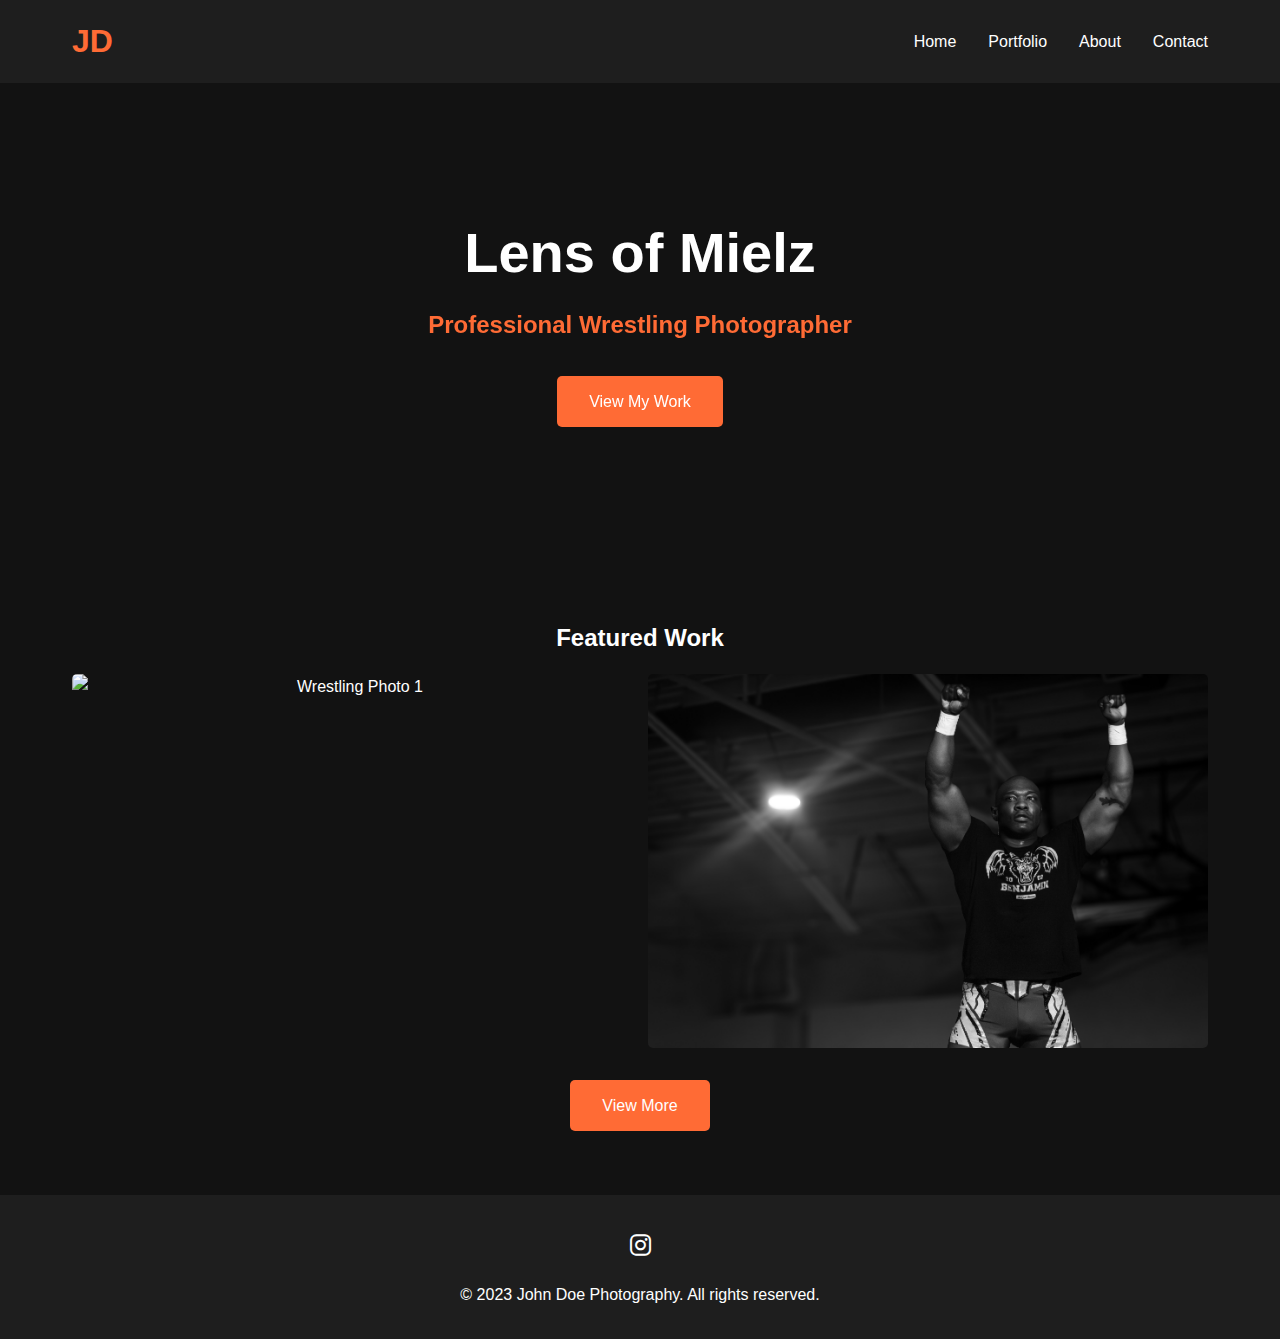
==== index.html @ 971632ca "Changed Lens" ====
<!DOCTYPE html>
<html lang="en">
<head>
    <meta charset="UTF-8">
    <meta name="viewport" content="width=device-width, initial-scale=1.0">
    <title>Lens of Miel Photography</title>
    <link rel="stylesheet" href="styles.css">
    <link rel="stylesheet" href="https://cdnjs.cloudflare.com/ajax/libs/font-awesome/6.1.1/css/all.min.css">
</head>
<body>
    <header>
        <nav>
            <div class="logo">JD</div>
            <ul>
                <li><a href="index.html">Home</a></li>
                <li><a href="portfolio.html">Portfolio</a></li>
                <li><a href="about.html">About</a></li>
                <li><a href="contact.html">Contact</a></li>
            </ul>
            <div class="menu-toggle">☰</div>
        </nav>
    </header>

    <main>
        <section id="home">
            <h1 class="blur-fade-in">Lens of Mielz</h1>
            <h2 class="blur-fade-in">Professional Wrestling Photographer</h2>
            <a href="portfolio.html" class="cta-button blur-fade-in">View My Work</a>
        </section>

        <section id="featured">
            <h2>Featured Work</h2>
            <div class="gallery">
                <img src="ASE 4 PHOTOS by Jimiel T/AHandshake.jpg" alt="Wrestling Photo 1" data-src="ASE 4 PHOTOS by Jimiel T/AHandshake.jpg">
                <img src="ASE 4 PHOTOS by Jimiel T/SheltonB.jpg" alt="Wrestling Photo 3" data-src="ASE 4 PHOTOS by Jimiel T/SheltonB.jpg">
            </div>
            <a href="portfolio.html" class="view-more">View More</a>
        </section>
    </main>

    <footer>
        <div class="social-icons">
            <a href="#"><i class="fab fa-instagram"></i></a>
        </div>
        <p>&copy; 2023 John Doe Photography. All rights reserved.</p>
    </footer>
    <script src="script.js"></script>
</body>
</html>
---- styles.css ----
:root {
    --black: #121212;
    --dark-grey: #1E1E1E;
    --light-grey: #333333;
    --orange: #FF6B35;
    --white: #FFFFFF;
}

* {
    margin: 0;
    padding: 0;
    box-sizing: border-box;
}

body {
    font-family: 'Arial', sans-serif;
    background-color: var(--black);
    color: var(--white);
    line-height: 1.6;
}

header {
    background-color: var(--dark-grey);
    padding: 1rem 0;
    position: fixed;
    width: 100%;
    z-index: 1000;
}

nav {
    display: flex;
    justify-content: space-between;
    align-items: center;
    max-width: 1200px;
    margin: 0 auto;
    padding: 0 2rem;
}

.logo {
    font-size: 2rem;
    font-weight: bold;
    color: var(--orange);
}

nav ul {
    display: flex;
    list-style: none;
}

nav ul li {
    margin-left: 2rem;
}

nav ul li a {
    color: var(--white);
    text-decoration: none;
    transition: color 0.3s ease;
}

nav ul li a:hover {
    color: var(--orange);
}

main {
    padding-top: 80px;
}

section {
    padding: 4rem 2rem;
    max-width: 1200px;
    margin: 0 auto;
}

h1, h2 {
    margin-bottom: 1rem;
}

#home {
    text-align: center;
    padding: 8rem 2rem;
}

#home h1 {
    font-size: 3.5rem;
    margin-bottom: 0.5rem;
}

#home h2 {
    font-size: 1.5rem;
    color: var(--orange);
    margin-bottom: 2rem;
}

.cta-button, .view-more {
    display: inline-block;
    background-color: var(--orange);
    color: var(--white);
    padding: 0.8rem 2rem;
    text-decoration: none;
    border-radius: 5px;
    transition: background-color 0.3s ease;
}

.cta-button:hover, .view-more:hover {
    background-color: #FF8C5A;
}

.gallery {
    display: grid;
    grid-template-columns: repeat(auto-fit, minmax(300px, 1fr));
    gap: 1rem;
}

.gallery img {
    width: 100%;
    height: auto;
    object-fit: cover;
    border-radius: 5px;
    transition: opacity 0.5s ease, transform 0.5s ease;
}

.gallery img.hidden {
    opacity: 0;
    transform: translateY(20px);
}

.gallery img.reveal {
    opacity: 1;
    transform: translateY(0);
}

.gallery img:hover {
    transform: scale(1.05);
}

#featured {
    text-align: center;
}

.view-more {
    margin-top: 2rem;
}

.about-content {
    display: flex;
    align-items: center;
    gap: 2rem;
}
#about h1 {
    text-align: center;
}


.profile-pic {
    width: 300px;
    height: 300px;
    object-fit: cover;
    border-radius: 50%;
}

.about-text p {
    margin-bottom: 1rem;
    text-align: center;
}


form {
    display: grid;
    gap: 1rem;
    max-width: 600px;
    margin: 0 auto;
}

input, textarea {
    width: 100%;
    padding: 0.8rem;
    background-color: var(--light-grey);
    border: none;
    border-radius: 5px;
    color: var(--white);
}

button {
    background-color: var(--orange);
    color: var(--white);
    padding: 0.8rem;
    border: none;
    border-radius: 5px;
    cursor: pointer;
    transition: background-color 0.3s ease;
}

button:hover {
    background-color: #FF8C5A;
}

footer {
    background-color: var(--dark-grey);
    text-align: center;
    padding: 2rem;
}

.social-icons {
    margin-bottom: 1rem;
}

.social-icons a {
    color: var(--white);
    font-size: 1.5rem;
    margin: 0 0.5rem;
    transition: color 0.3s ease;
}

.social-icons a:hover {
    color: var(--orange);
}

.menu-toggle {
    display: none;
    font-size: 1.5rem;
    cursor: pointer;
}

#lightbox {
    display: none;
    position: fixed;
    z-index: 1000;
    top: 0;
    left: 0;
    width: 100%;
    height: 100%;
    background-color: rgba(0, 0, 0, 0.8);
    justify-content: center;
    align-items: center;
}

.lightbox-content {
    position: relative;
    max-width: 90%;
    max-height: 90%;
}

.lightbox-content img {
    max-width: 100%;
    max-height: 90vh;
    object-fit: contain;
}

.close-lightbox {
    position: absolute;
    top: -1.5rem;
    right: -1.5rem;
    font-size: 2rem;
    color: var(--white);
    cursor: pointer;
}

/* Responsive design */
@media (max-width: 768px) {
    nav ul {
        display: none;
        flex-direction: column;
        position: absolute;
        top: 100%;
        left: 0;
        right: 0;
        background-color: var(--dark-grey);
        padding: 1rem;
    }

    nav ul.show {
        display: flex;
    }

    nav ul li {
        margin: 0.5rem 0;
    }

    .menu-toggle {
        display: block;
    }

    .about-content {
        flex-direction: column;
        text-align: center;
    }

    .profile-pic {
        margin-bottom: 1rem;
    }
}

/* Lazy loading fade-in effect */
.fade-in {
    opacity: 0;
    transform: translateY(20px);
    transition: opacity 0.5s ease-out, transform 0.5s ease-out;
}

.fade-in.appear {
    opacity: 1;
    transform: translateY(0);
}

.breadcrumbs {
    background-color: var(--dark-grey);
    padding: 0.5rem 2rem;
    font-size: 0.9rem;
}

.breadcrumbs a {
    color: var(--orange);
    text-decoration: none;
}

.breadcrumbs a:hover {
    text-decoration: underline;
}

.breadcrumbs .separator {
    color: var(--light-grey);
    margin: 0 0.5rem;
}

.breadcrumbs .current-page {
    color: var(--white);
}

/* Blur fade-in effect */
.blur-fade-in {
    opacity: 0;
    filter: blur(10px);
    transform: scale(0.9);
    transition: opacity 0.8s ease-out, filter 0.8s ease-out, transform 0.8s ease-out;
}

.blur-fade-in.appear {
    opacity: 1;
    filter: blur(0);
    transform: scale(1);
}
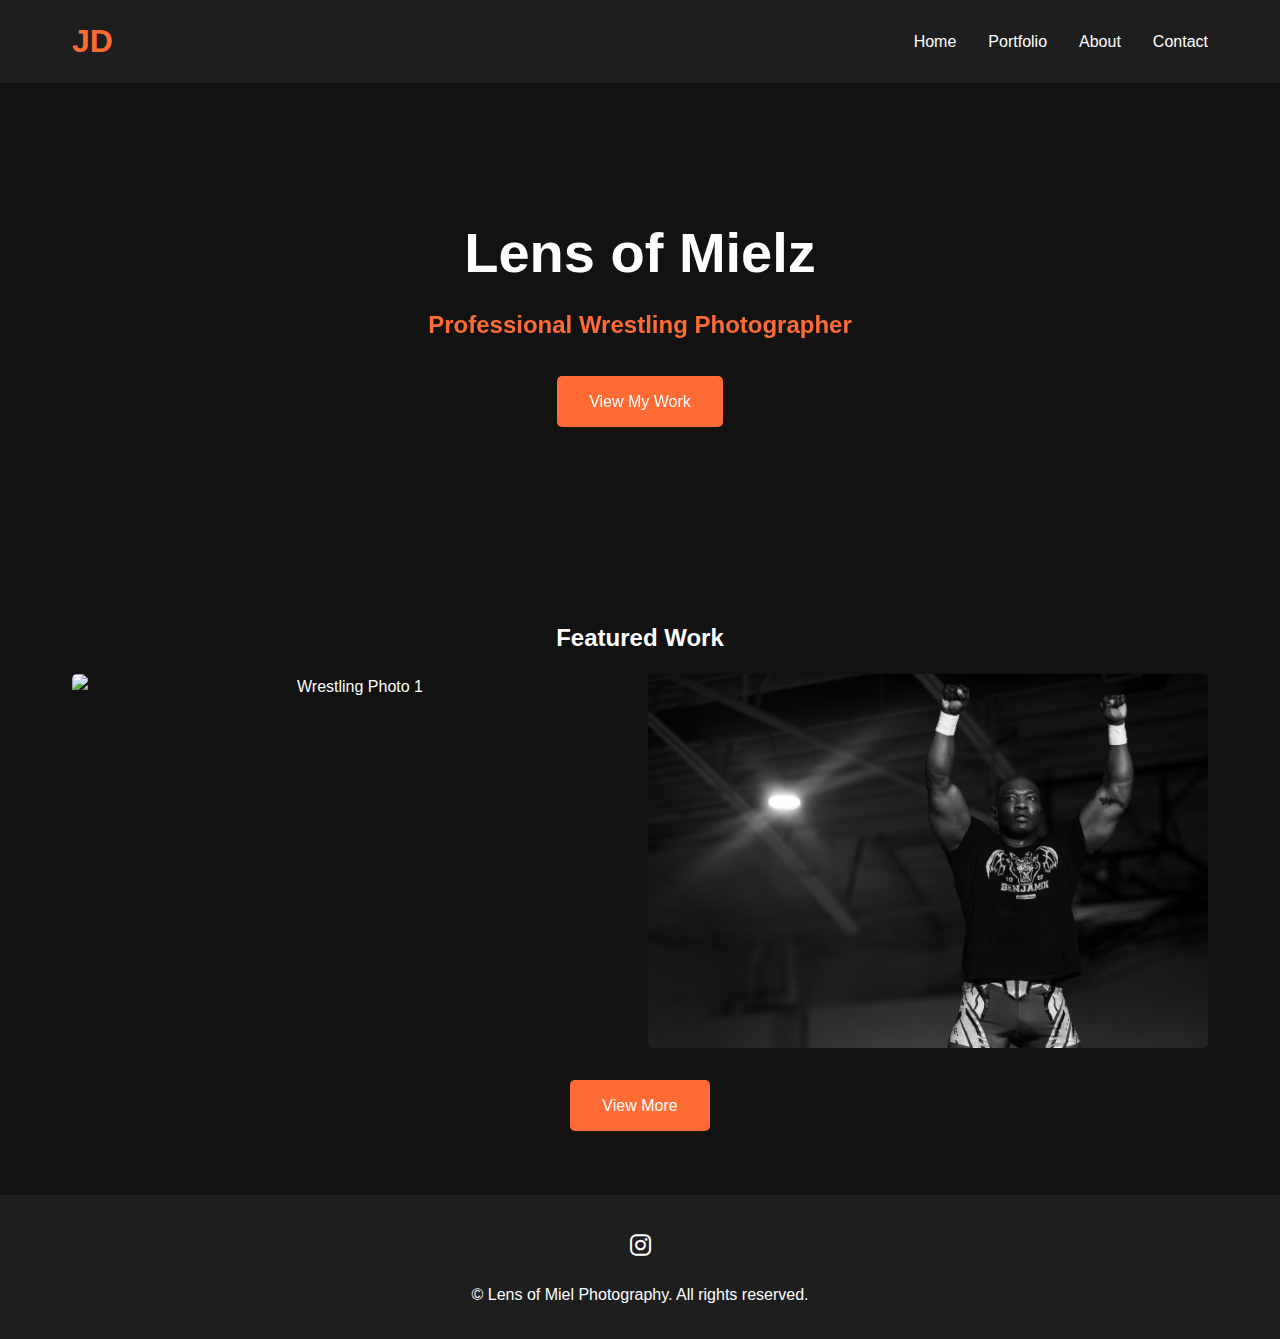
==== commit dda8c1e4: "Lens" ====
--- a/index.html
+++ b/index.html
@@ -42,7 +42,7 @@
         <div class="social-icons">
             <a href="#"><i class="fab fa-instagram"></i></a>
         </div>
-        <p>&copy; 2023 John Doe Photography. All rights reserved.</p>
+        <p>&copy; Lens of Miel Photography. All rights reserved.</p>
     </footer>
     <script src="script.js"></script>
 </body>
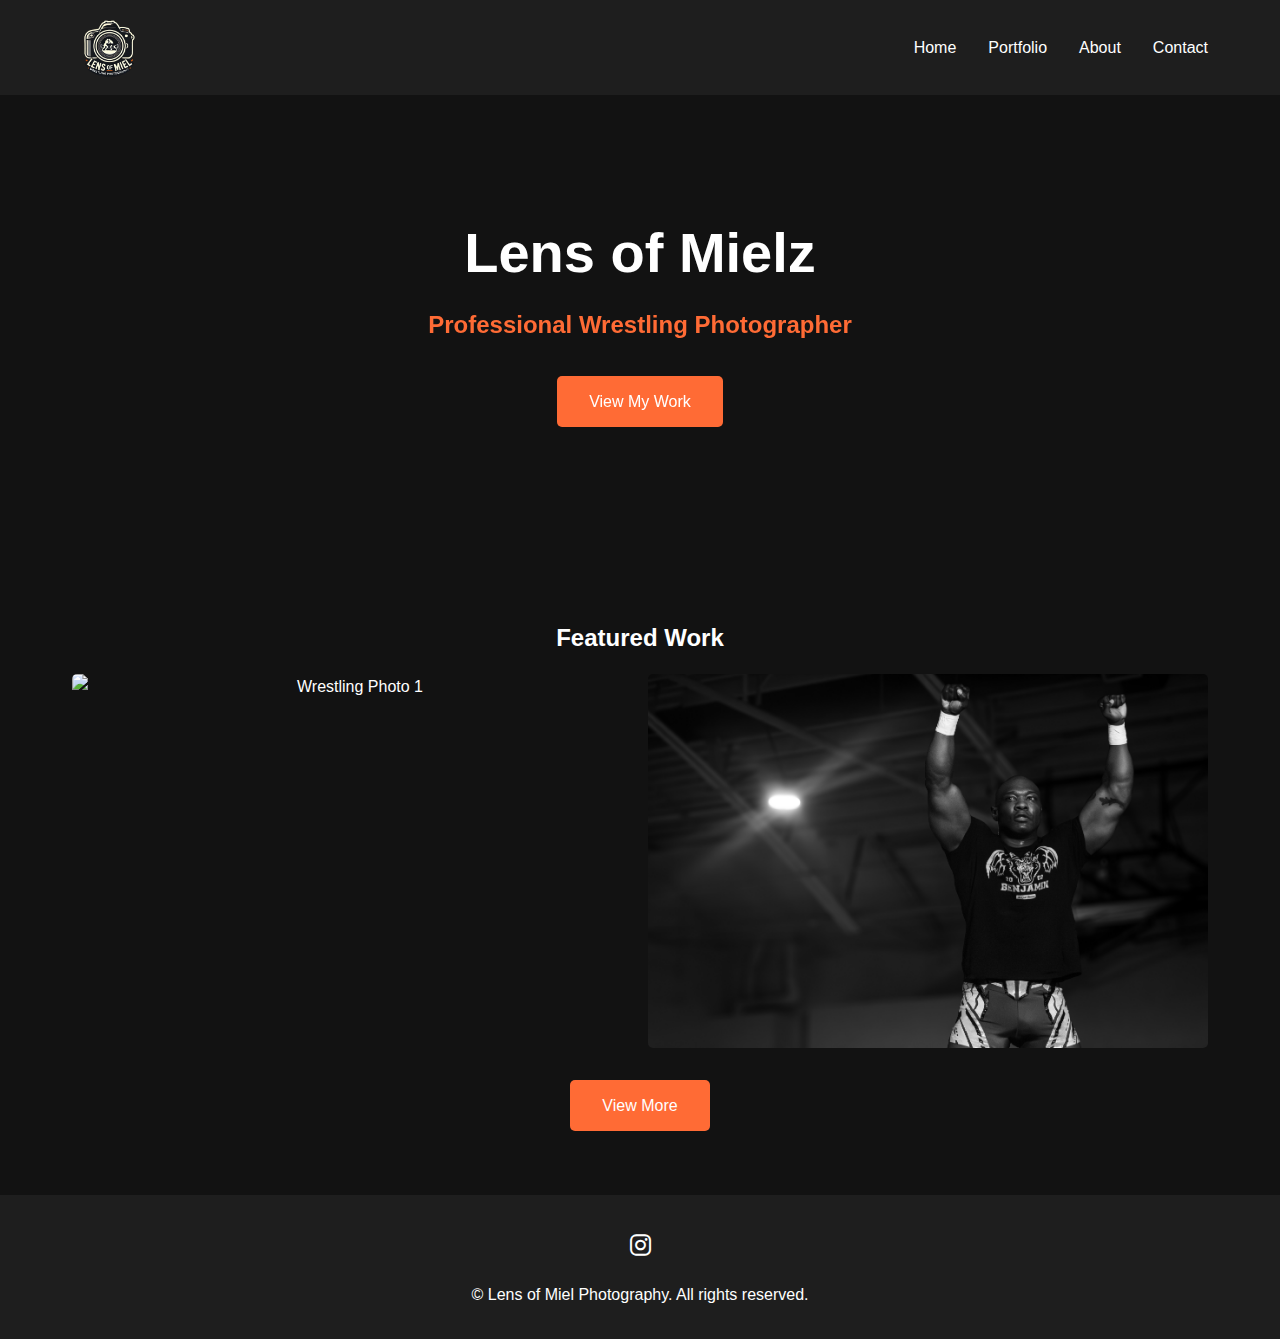
==== commit 4cbfc8cf: "a few tweaks" ====
--- a/index.html
+++ b/index.html
@@ -10,7 +10,9 @@
 <body>
     <header>
         <nav>
-            <div class="logo">JD</div>
+            <div class="logo">
+                <img src="Logos/Lens_of_Miel_Logo-removebg.png" alt="Lens of Miel Logo">
+            </div>
             <ul>
                 <li><a href="index.html">Home</a></li>
                 <li><a href="portfolio.html">Portfolio</a></li>
@@ -40,7 +42,7 @@
 
     <footer>
         <div class="social-icons">
-            <a href="#"><i class="fab fa-instagram"></i></a>
+            <a href="https://www.instagram.com/lensofmiel" target="_blank"><i class="fab fa-instagram"></i></a>
         </div>
         <p>&copy; Lens of Miel Photography. All rights reserved.</p>
     </footer>
--- a/styles.css
+++ b/styles.css
@@ -21,7 +21,8 @@
 
 header {
     background-color: var(--dark-grey);
-    padding: 1rem 0;
+    padding: 10px 20px;
+    height: auto;
     position: fixed;
     width: 100%;
     z-index: 1000;
@@ -29,8 +30,8 @@
 
 nav {
     display: flex;
+    align-items: center;
     justify-content: space-between;
-    align-items: center;
     max-width: 1200px;
     margin: 0 auto;
     padding: 0 2rem;
@@ -43,7 +44,9 @@
 }
 
 nav ul {
+    margin: 0;
     display: flex;
+    align-items: center;
     list-style: none;
 }
 
@@ -145,6 +148,7 @@
     display: flex;
     align-items: center;
     gap: 2rem;
+    padding-top: 3rem;
 }
 #about h1 {
     text-align: center;
@@ -338,4 +342,15 @@
     opacity: 1;
     filter: blur(0);
     transform: scale(1);
+}
+
+.logo img {
+    height: 75px;
+    width: auto;
+    vertical-align: middle;
+}
+
+#portfolio h1 {
+    padding-top: 3rem;
+    text-align: center; 
 }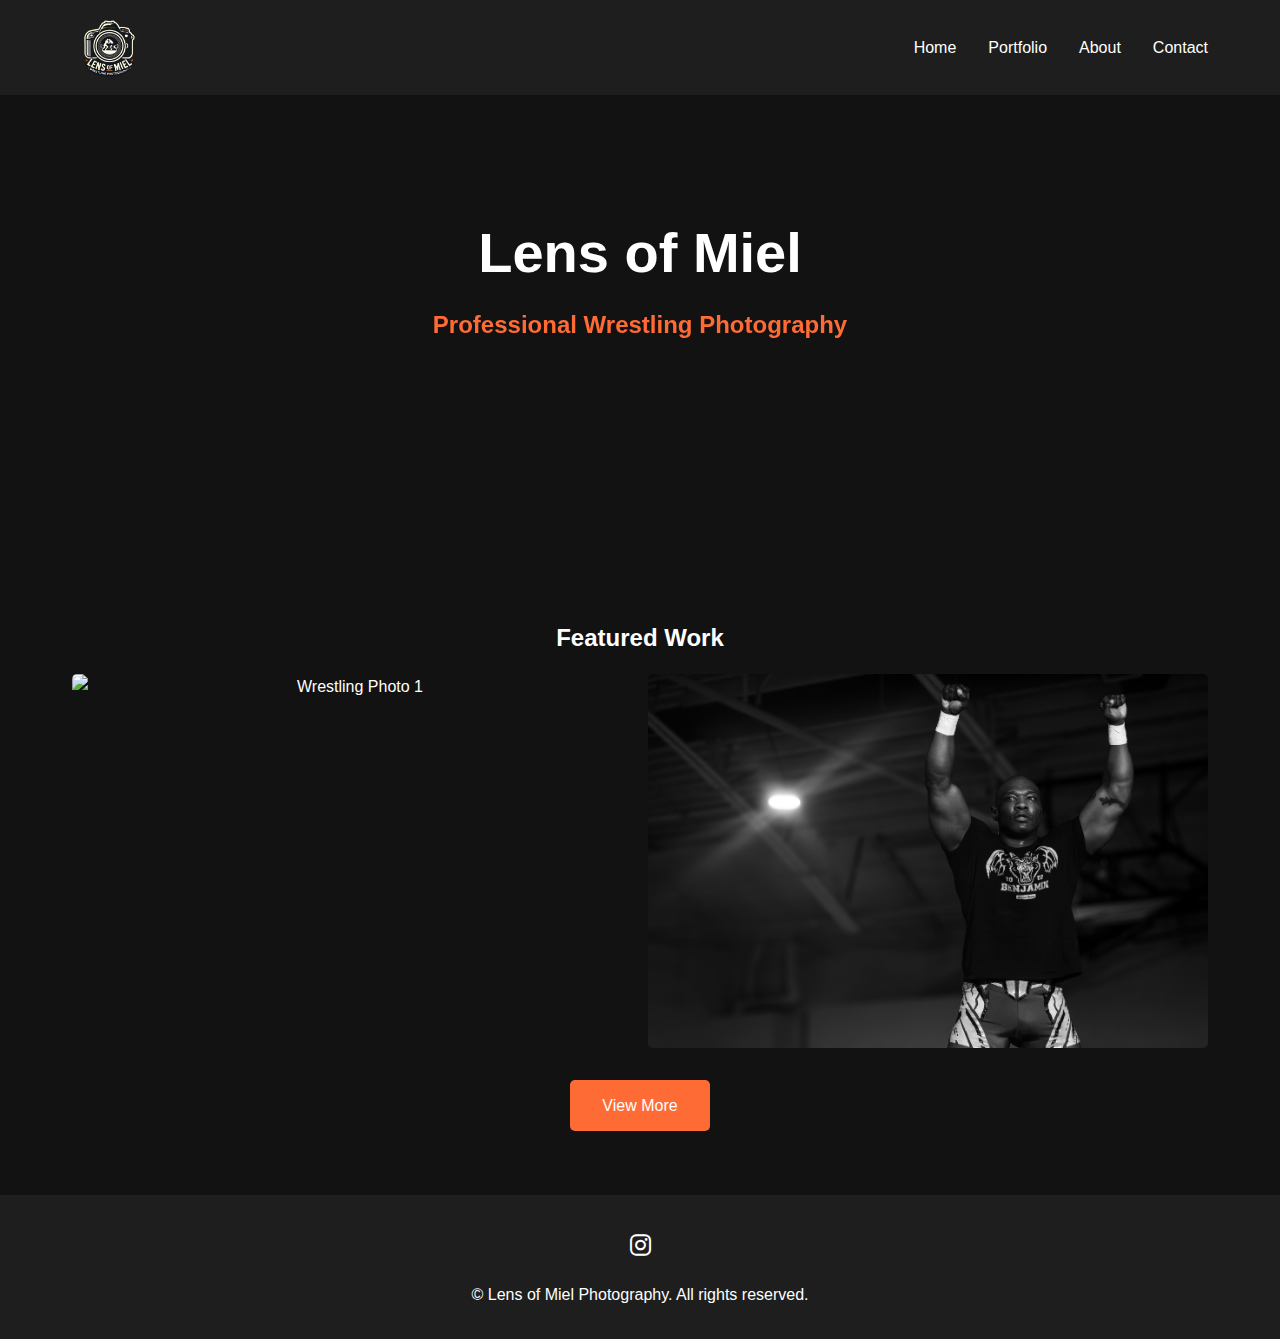
==== commit 1f4f5099: "title change" ====
--- a/index.html
+++ b/index.html
@@ -1,12 +1,23 @@
 <!DOCTYPE html>
 <html lang="en">
+
 <head>
     <meta charset="UTF-8">
     <meta name="viewport" content="width=device-width, initial-scale=1.0">
     <title>Lens of Miel Photography</title>
     <link rel="stylesheet" href="styles.css">
     <link rel="stylesheet" href="https://cdnjs.cloudflare.com/ajax/libs/font-awesome/6.1.1/css/all.min.css">
+    <link rel="apple-touch-icon" sizes="180x180" href="/apple-touch-icon.png">
+    <link rel="icon" type="image/png" sizes="32x32" href="/favicon-32x32.png">
+    <link rel="icon" type="image/png" sizes="16x16" href="/favicon-16x16.png">
+    <link rel="manifest" href="/site.webmanifest">
+    <link rel="favicon" type="image/x-icon" href="Logos/favicon.ico">
+    <link rel="icon" type="image/x-icon" href="Logos/favicon.ico">
+    <link rel="icon" type="image/png" sizes="32x32" href="Logos/favicon-32x32.png">
+    <link rel="icon" type="image/png" sizes="16x16" href="Logos/favicon-16x16.png">
+    <link rel="apple-touch-icon" sizes="180x180" href="Logos/apple-touch-icon.png">
 </head>
+
 <body>
     <header>
         <nav>
@@ -25,16 +36,18 @@
 
     <main>
         <section id="home">
-            <h1 class="blur-fade-in">Lens of Mielz</h1>
-            <h2 class="blur-fade-in">Professional Wrestling Photographer</h2>
+            <h1 class="blur-fade-in">Lens of Miel</h1>
+            <h2 class="blur-fade-in">Professional Wrestling Photography</h2>
             <a href="portfolio.html" class="cta-button blur-fade-in">View My Work</a>
         </section>
 
         <section id="featured">
             <h2>Featured Work</h2>
             <div class="gallery">
-                <img src="ASE 4 PHOTOS by Jimiel T/AHandshake.jpg" alt="Wrestling Photo 1" data-src="ASE 4 PHOTOS by Jimiel T/AHandshake.jpg">
-                <img src="ASE 4 PHOTOS by Jimiel T/SheltonB.jpg" alt="Wrestling Photo 3" data-src="ASE 4 PHOTOS by Jimiel T/SheltonB.jpg">
+                <img src="ASE 4 PHOTOS by Jimiel T/AHandshake.jpg" alt="Wrestling Photo 1"
+                    data-src="ASE 4 PHOTOS by Jimiel T/AHandshake.jpg">
+                <img src="ASE 4 PHOTOS by Jimiel T/SheltonB.jpg" alt="Wrestling Photo 3"
+                    data-src="ASE 4 PHOTOS by Jimiel T/SheltonB.jpg">
             </div>
             <a href="portfolio.html" class="view-more">View More</a>
         </section>
@@ -48,4 +61,5 @@
     </footer>
     <script src="script.js"></script>
 </body>
+
 </html>--- a/styles.css
+++ b/styles.css
@@ -37,11 +37,6 @@
     padding: 0 2rem;
 }
 
-.logo {
-    font-size: 2rem;
-    font-weight: bold;
-    color: var(--orange);
-}
 
 nav ul {
     margin: 0;
@@ -74,13 +69,50 @@
     margin: 0 auto;
 }
 
-h1, h2 {
+h1,
+h2 {
     margin-bottom: 1rem;
 }
 
 #home {
+    position: relative;
     text-align: center;
     padding: 8rem 2rem;
+}
+
+@keyframes fadeIn {
+    from {
+        opacity: 0;
+    }
+
+    to {
+        opacity: 0.15;
+    }
+}
+
+#home::before {
+    content: '';
+    position: absolute;
+    top: 0;
+    left: 0;
+    width: 100%;
+    height: 100%;
+    background-image: url('ASE 4 PHOTOS by Jimiel T/HeelDarius.jpg');
+    background-size: cover;
+    background-position: center;
+    background-repeat: no-repeat;
+    opacity: 0;
+    z-index: -1;
+    mask-image: linear-gradient(to bottom, black 80%, transparent 100%);
+    -webkit-mask-image: linear-gradient(to bottom, black 80%, transparent 100%);
+    animation: fadeIn 1.5s ease-in forwards;
+}
+
+#home h1,
+#home h2,
+#home .cta-button {
+    position: relative;
+    z-index: 1;
 }
 
 #home h1 {
@@ -94,7 +126,8 @@
     margin-bottom: 2rem;
 }
 
-.cta-button, .view-more {
+.cta-button,
+.view-more {
     display: inline-block;
     background-color: var(--orange);
     color: var(--white);
@@ -104,7 +137,8 @@
     transition: background-color 0.3s ease;
 }
 
-.cta-button:hover, .view-more:hover {
+.cta-button:hover,
+.view-more:hover {
     background-color: #FF8C5A;
 }
 
@@ -150,6 +184,7 @@
     gap: 2rem;
     padding-top: 3rem;
 }
+
 #about h1 {
     text-align: center;
 }
@@ -175,7 +210,8 @@
     margin: 0 auto;
 }
 
-input, textarea {
+input,
+textarea {
     width: 100%;
     padding: 0.8rem;
     background-color: var(--light-grey);
@@ -352,5 +388,28 @@
 
 #portfolio h1 {
     padding-top: 3rem;
-    text-align: center; 
+    text-align: center;
+}
+
+#portfolio {
+    position: relative;
+}
+
+.gallery-item {
+    height: 100vh;
+    display: flex;
+    align-items: center;
+    justify-content: center;
+    opacity: 0;
+    transition: opacity 0.5s ease-in-out;
+}
+
+.gallery-item.visible {
+    opacity: 1;
+}
+
+.gallery-item img {
+    max-width: 90%;
+    max-height: 90%;
+    object-fit: contain;
 }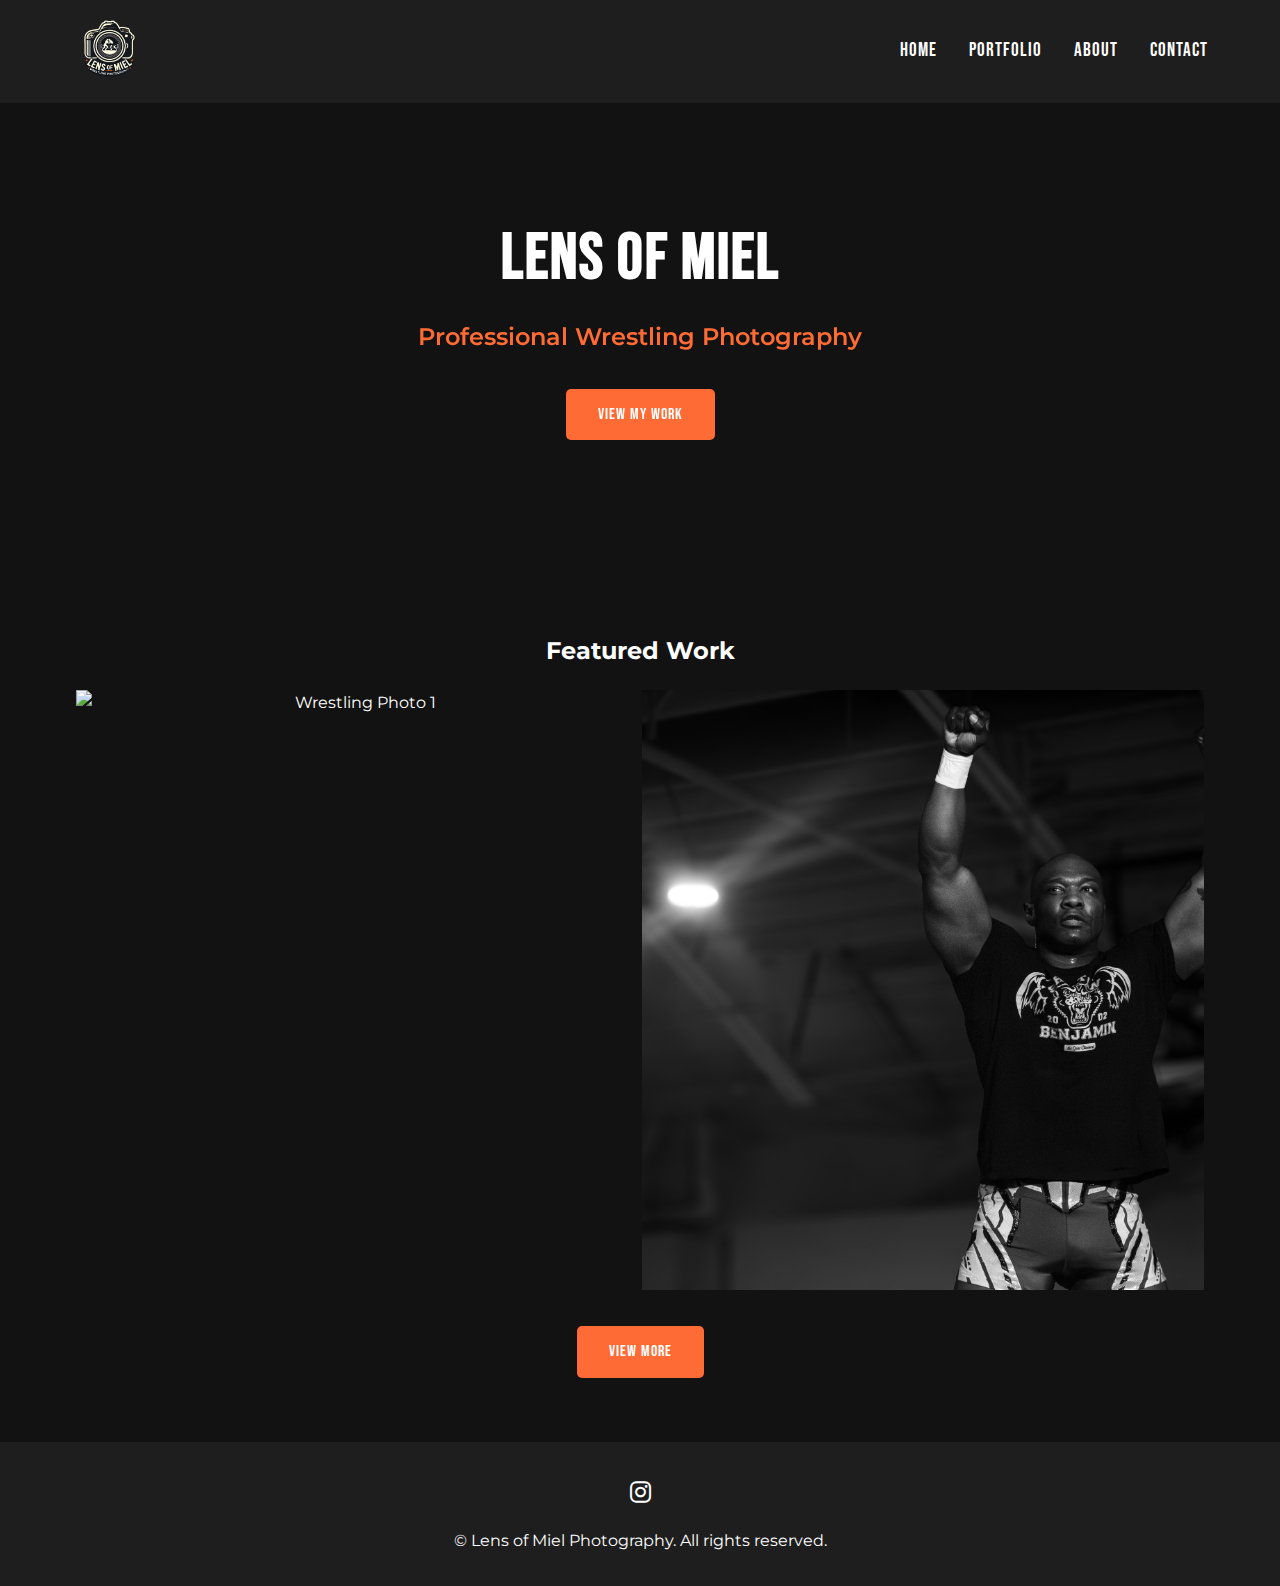
==== commit 7053e524: "Tweaks" ====
--- a/index.html
+++ b/index.html
@@ -16,6 +16,12 @@
     <link rel="icon" type="image/png" sizes="32x32" href="Logos/favicon-32x32.png">
     <link rel="icon" type="image/png" sizes="16x16" href="Logos/favicon-16x16.png">
     <link rel="apple-touch-icon" sizes="180x180" href="Logos/apple-touch-icon.png">
+    <link 
+        rel="preload" 
+        as="image" 
+        href="ASE 4 PHOTOS by Jimiel T/HeelDarius.jpg" 
+        fetchpriority="high"
+    >
 </head>
 
 <body>
--- a/styles.css
+++ b/styles.css
@@ -1,9 +1,14 @@
+/* Import fonts */
+@import url('https://fonts.googleapis.com/css2?family=Bebas+Neue&family=Montserrat:wght@400;600&display=swap');
+
 :root {
     --black: #121212;
     --dark-grey: #1E1E1E;
     --light-grey: #333333;
     --orange: #FF6B35;
     --white: #FFFFFF;
+    --heading-font: 'Bebas Neue', sans-serif;
+    --body-font: 'Montserrat', sans-serif;
 }
 
 * {
@@ -13,7 +18,7 @@
 }
 
 body {
-    font-family: 'Arial', sans-serif;
+    font-family: var(--body-font);
     background-color: var(--black);
     color: var(--white);
     line-height: 1.6;
@@ -53,6 +58,9 @@
     color: var(--white);
     text-decoration: none;
     transition: color 0.3s ease;
+    font-family: var(--heading-font);
+    font-size: 1.2rem;
+    letter-spacing: 1px;
 }
 
 nav ul li a:hover {
@@ -116,12 +124,15 @@
 }
 
 #home h1 {
-    font-size: 3.5rem;
+    font-family: var(--heading-font);
+    font-size: 4rem;
+    letter-spacing: 2px;
     margin-bottom: 0.5rem;
 }
 
 #home h2 {
-    font-size: 1.5rem;
+    font-family: var(--body-font);
+    font-weight: 600;
     color: var(--orange);
     margin-bottom: 2rem;
 }
@@ -134,26 +145,33 @@
     padding: 0.8rem 2rem;
     text-decoration: none;
     border-radius: 5px;
-    transition: background-color 0.3s ease;
+    transition: all 0.3s ease;
+    font-family: var(--heading-font);
+    letter-spacing: 1px;
 }
 
 .cta-button:hover,
 .view-more:hover {
     background-color: #FF8C5A;
+    box-shadow: 0 0 20px rgba(255, 107, 53, 0.5);
+    transform: translateY(-2px);
 }
 
 .gallery {
     display: grid;
     grid-template-columns: repeat(auto-fit, minmax(300px, 1fr));
-    gap: 1rem;
+    gap: 0.25rem;
+    padding: 0.25rem;
 }
 
 .gallery img {
-    width: 100%;
-    height: auto;
+    width: 800px;
+    height: 600px;
     object-fit: cover;
-    border-radius: 5px;
+    max-width: 100%;
+    aspect-ratio: 1/1;
     transition: opacity 0.5s ease, transform 0.5s ease;
+    border-radius: 0;
 }
 
 .gallery img.hidden {
@@ -167,7 +185,7 @@
 }
 
 .gallery img:hover {
-    transform: scale(1.05);
+    transform: scale(1.02);
 }
 
 #featured {
@@ -381,9 +399,9 @@
 }
 
 .logo img {
+    width: 75px;
     height: 75px;
-    width: auto;
-    vertical-align: middle;
+    object-fit: contain;
 }
 
 #portfolio h1 {
@@ -412,4 +430,37 @@
     max-width: 90%;
     max-height: 90%;
     object-fit: contain;
+}
+
+/* Logo image */
+.logo img {
+    width: 75px;
+    height: 75px;
+    object-fit: contain;
+}
+
+/* Gallery images */
+.gallery img {
+    width: 800px;
+    height: 600px;
+    object-fit: cover;
+    max-width: 100%; /* Makes images responsive */
+    aspect-ratio: 4/3;
+}
+
+/* Featured section images */
+#featured img {
+    width: 800px;
+    height: 600px;
+    object-fit: cover;
+    max-width: 100%;
+    aspect-ratio: 4/3;
+}
+
+/* About section profile image, if any */
+.about-image img {
+    width: 400px;
+    height: 500px;
+    object-fit: cover;
+    max-width: 100%;
 }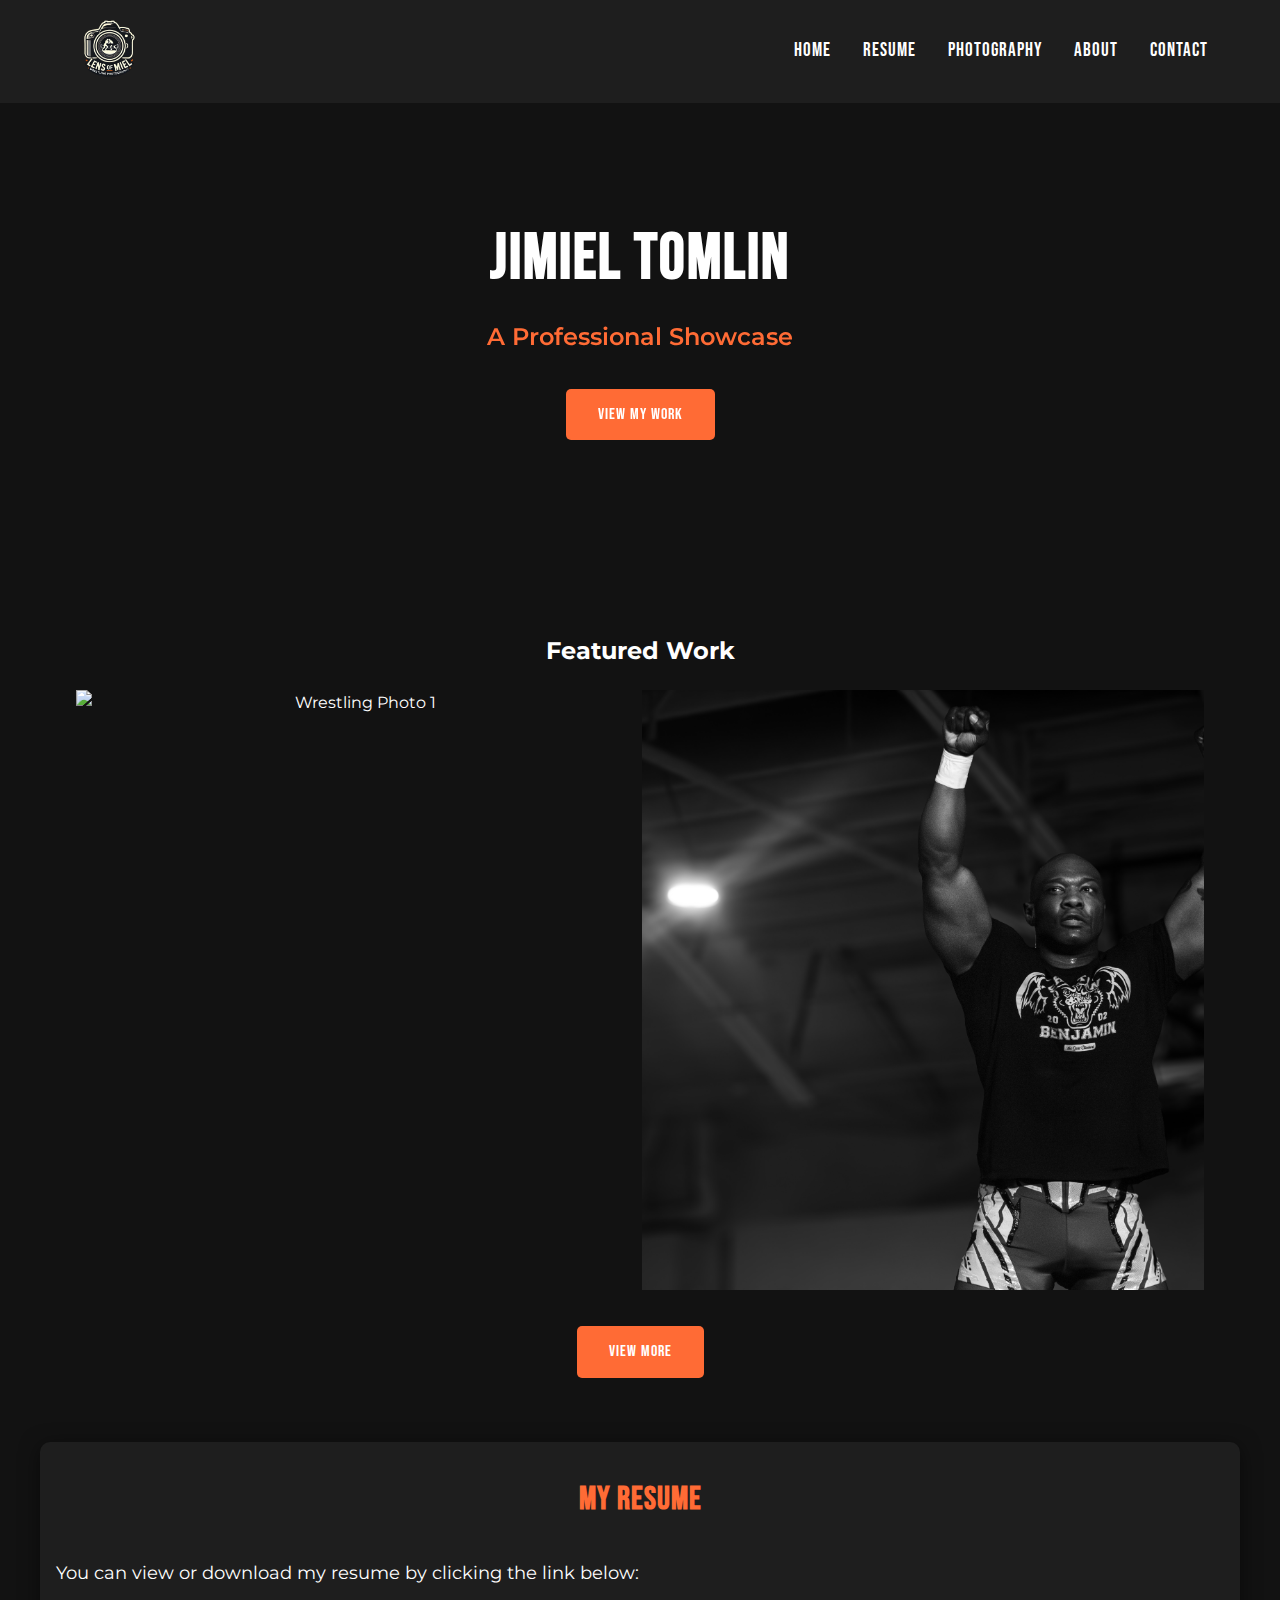
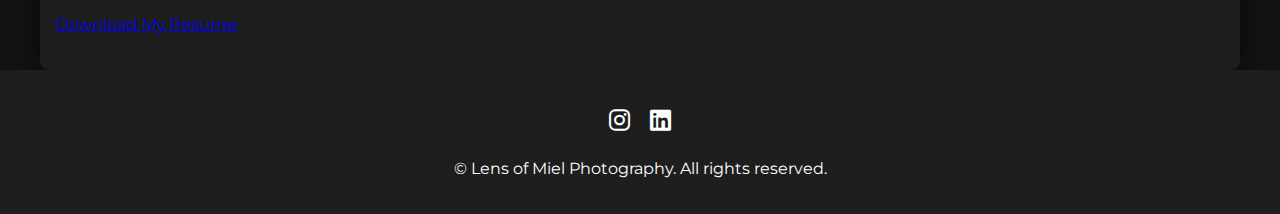
==== commit 2a3013fb: "Revamping into Resume Website" ====
--- a/index.html
+++ b/index.html
@@ -32,7 +32,8 @@
             </div>
             <ul>
                 <li><a href="index.html">Home</a></li>
-                <li><a href="portfolio.html">Portfolio</a></li>
+                <li><a href="resume.html">Resume</a></li>
+                <li><a href="portfolio.html">Photography</a></li>
                 <li><a href="about.html">About</a></li>
                 <li><a href="contact.html">Contact</a></li>
             </ul>
@@ -42,8 +43,8 @@
 
     <main>
         <section id="home">
-            <h1 class="blur-fade-in">Lens of Miel</h1>
-            <h2 class="blur-fade-in">Professional Wrestling Photography</h2>
+            <h1 class="blur-fade-in">Jimiel Tomlin</h1>
+            <h2 class="blur-fade-in">A Professional Showcase</h2>
             <a href="portfolio.html" class="cta-button blur-fade-in">View My Work</a>
         </section>
 
@@ -57,11 +58,18 @@
             </div>
             <a href="portfolio.html" class="view-more">View More</a>
         </section>
+
+        <section id="resume">
+            <h2>My Resume</h2>
+            <p>You can view or download my resume by clicking the link below:</p>
+            <a href="path/to/your/resume.pdf" target="_blank">Download My Resume</a>
+        </section>
     </main>
 
     <footer>
         <div class="social-icons">
             <a href="https://www.instagram.com/lensofmiel" target="_blank"><i class="fab fa-instagram"></i></a>
+            <a href="https://www.linkedin.com/in/jimieltomlin/" target="_blank"><i class="fab fa-linkedin"></i></a>
         </div>
         <p>&copy; Lens of Miel Photography. All rights reserved.</p>
     </footer>
--- a/styles.css
+++ b/styles.css
@@ -463,4 +463,124 @@
     height: 500px;
     object-fit: cover;
     max-width: 100%;
-}+}
+
+/* Resume Page Enhancements */
+#resume {
+    margin: 0 auto;
+    padding: 2rem 1rem;
+    background-color: var(--dark-grey);
+    color: var(--white);
+    border-radius: 10px;
+    box-shadow: 0 4px 20px rgba(0, 0, 0, 0.5);
+}
+
+#resume h1 {
+    font-family: var(--heading-font);
+    font-size: 3.5rem;
+    color: var(--orange);
+    text-align: center;
+    letter-spacing: 2px;
+    margin-bottom: 2rem;
+    position: relative; /* Needed for pseudo-element positioning */
+}
+
+#resume h1::after {
+    content: '';
+    position: absolute;
+    left: 50%;
+    bottom: -5px; /* Position the underline below the text */
+    transform: translateX(-50%);
+    width: 50%; /* Adjust width as desired */
+    height: 3px; /* Thickness of the underline */
+    background-color: var(--orange);
+}
+
+
+
+#resume h1, #resume h2 {
+    text-align: center;
+    margin-bottom: 2rem;
+    font-family: var(--heading-font);
+    color: var(--orange);
+    letter-spacing: 1px;
+}
+
+#resume h2 {
+    font-size: 2rem;
+}
+
+#resume p, #resume ul {
+    font-size: 1.1rem;
+    line-height: 1.8;
+    margin-bottom: 1.5rem;
+}
+
+#resume ul {
+    list-style: disc;
+    margin-left: 2rem;
+}
+
+#resume ul li {
+    margin-bottom: 0.5rem;
+}
+
+#resume section {
+    padding: 2rem;
+    border-bottom: 1px solid var(--light-grey);
+}
+
+#resume section:last-child {
+    border-bottom: none;
+}
+
+#resume .icon {
+    font-size: 1.5rem;
+    margin-right: 0.5rem;
+    color: var(--orange);
+}
+
+#resume h2 .icon {
+    vertical-align: middle;
+}
+/* LinkedIn Link Styling */
+.linkedin-link {
+    display: inline-flex; /* Use flexbox for proper alignment */
+    align-items: center; /* Center icon and text vertically */
+    justify-content: center; /* Center content horizontally */
+    font-family: var(--heading-font);
+    font-size: 1.2rem;
+    color: var(--orange);
+    text-decoration: none;
+    border: 2px solid var(--orange);
+    padding: 0.5rem 1.5rem;
+    border-radius: 5px;
+    transition: all 0.3s ease;
+    margin-top: 1rem; /* Add space between heading and button */
+}
+
+.linkedin-link i {
+    margin-right: 0.5rem; /* Add spacing between icon and text */
+    font-size: 1.5rem; /* Ensure the icon is proportional to text */
+}
+
+.linkedin-link:hover {
+    background-color: var(--orange);
+    color: var(--black);
+    box-shadow: 0 0 10px rgba(255, 107, 53, 0.5);
+}
+
+/* Ensure the button is perfectly centered */
+.linkedin-link-container {
+    display: flex;
+    justify-content: center;
+    align-items: center;
+    margin: 2rem 0; /* Add spacing above and below the button */
+    padding: 1rem; /* Optional: Add padding inside the container */
+}
+
+
+
+#contact{
+    text-align: center;
+}
